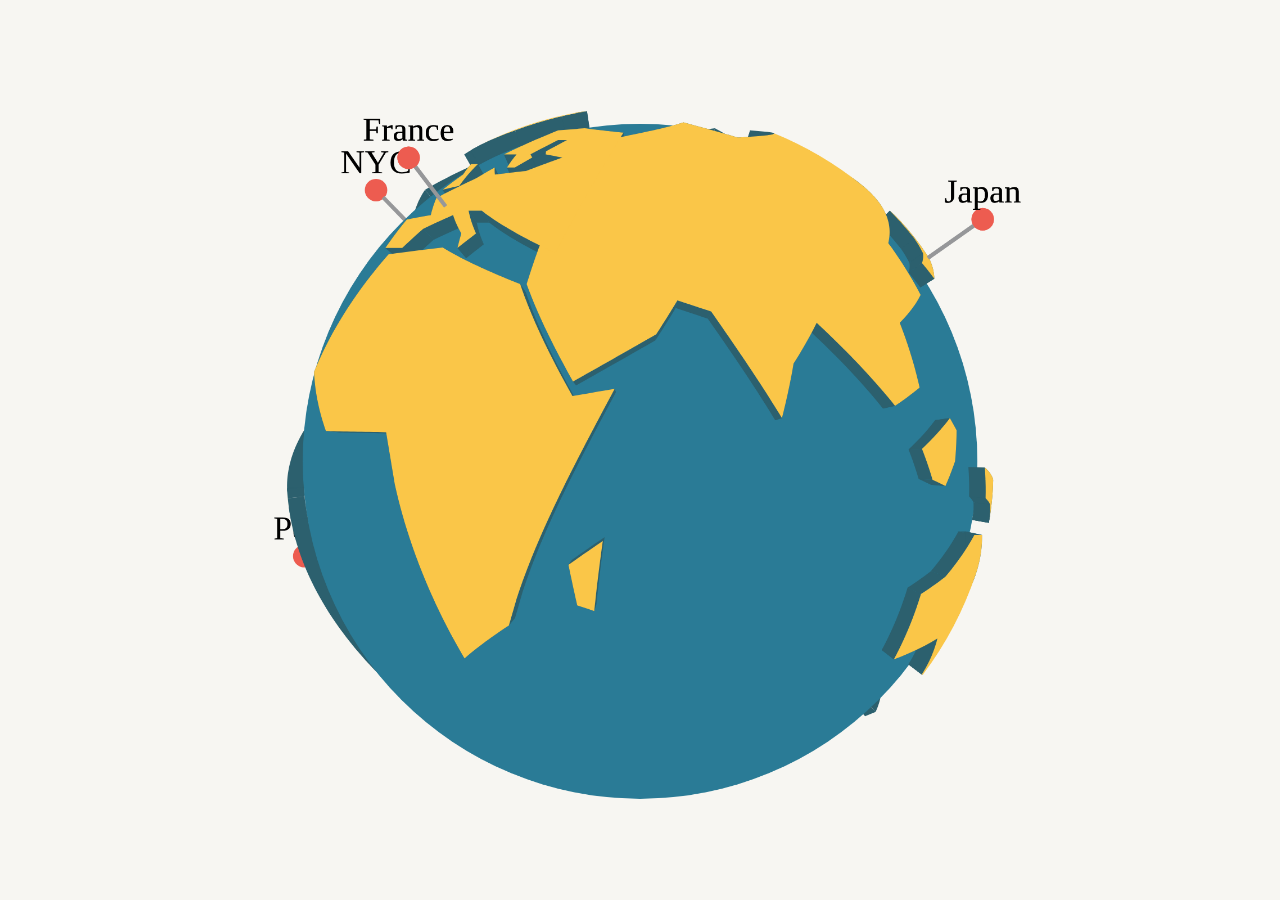
==== index.html @ e66029d2 "Merge pull request #1 from rmoreno162303/AM_Branch" ====
<!DOCTYPE html>
<html lang="en">

<head>
  <meta charset="UTF-8">
  <meta name="viewport" content="width=device-width, initial-scale=1.0">
  <meta http-equiv="X-UA-Compatible" content="ie=edge">
  <link rel="stylesheet" href="./assets/css/style.css" />
  <title>Project 1</title>
</head>

<body>
    <div class="container">
        <canvas class="globe" width="1800" height="1600"></canvas>
    </div>
  <script src="./assets/js/index.js"></script>
</body>

</html>
---- assets/css/style.css ----
body {
  margin: 0;
  background-color: #f7f6f2;
  overflow: hidden;
}

.container {
  display: flex;
  justify-content: center;
  max-height: 100vmin;
  max-width: 100vmin;
  margin: 0 auto;
}

.globe {
  height: 100vmin;
  width: auto;
  cursor: grab;
}

.globe--dragging {
  cursor: grabbing;
}
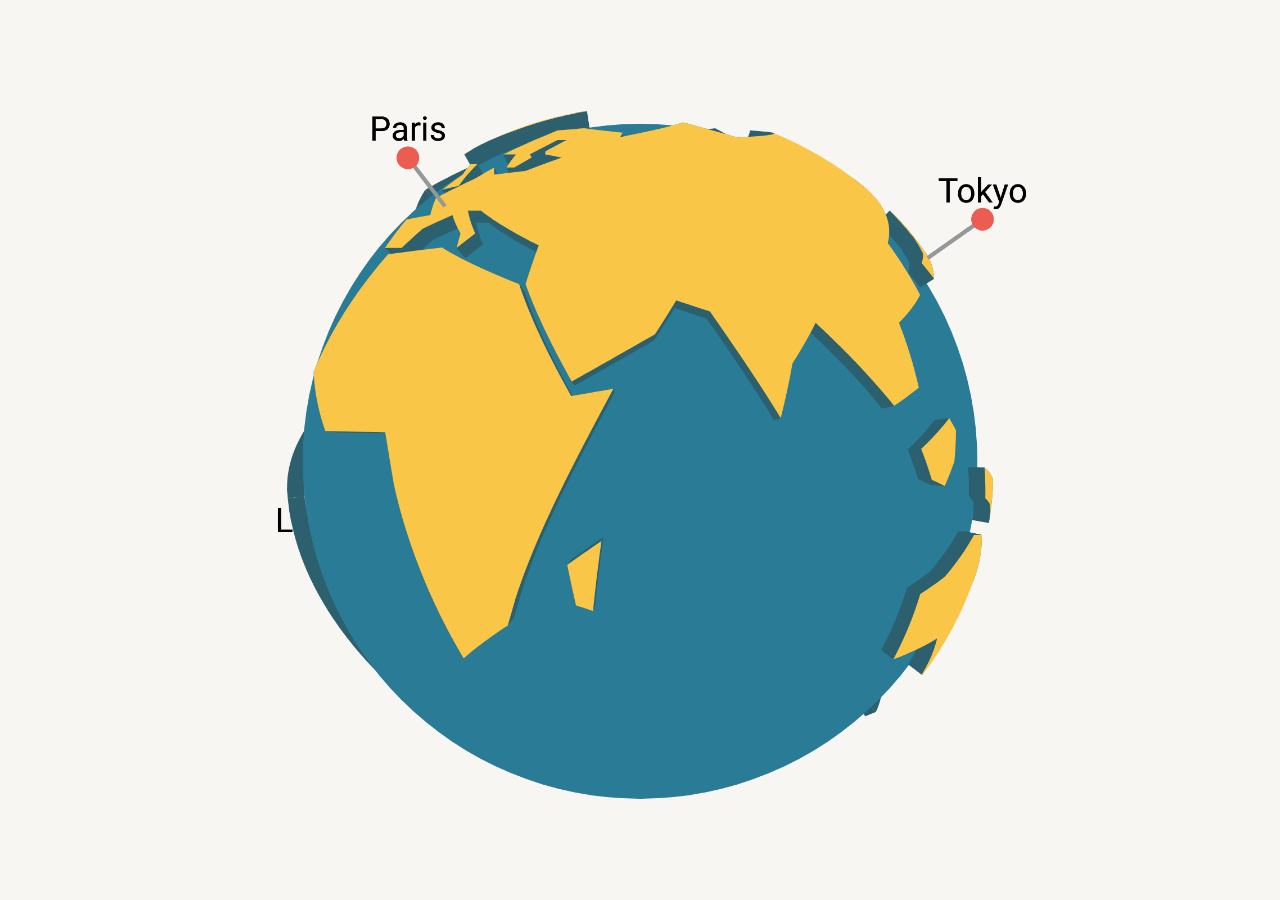
==== commit 0c44cfde: "Swapped all countries to specific cities. Changed google maps, pins, file names, directories, organi" ====
--- a/index.html
+++ b/index.html
@@ -1,19 +1,17 @@
 <!DOCTYPE html>
 <html lang="en">
-
-<head>
-  <meta charset="UTF-8">
-  <meta name="viewport" content="width=device-width, initial-scale=1.0">
-  <meta http-equiv="X-UA-Compatible" content="ie=edge">
-  <link rel="stylesheet" href="./assets/css/style.css" />
-  <title>Project 1</title>
-</head>
-
-<body>
-    <div class="container">
-        <canvas class="globe" width="1800" height="1600"></canvas>
-    </div>
-  <script src="./assets/js/index.js"></script>
-</body>
-
+	<head>
+		<meta charset="UTF-8">
+		<meta name="viewport" content="width=device-width, initial-scale=1.0">
+		<meta http-equiv="X-UA-Compatible" content="ie=edge">
+		<link rel="stylesheet" href="./assets/css/style.css" />
+    <link href="https://fonts.googleapis.com/css2?family=Roboto&display=swap" rel="stylesheet">
+		<title>Project 1</title>
+	</head>
+	<body>
+		<div class="container">
+			<canvas class="globe" width="1800" height="1600"></canvas>
+		</div>
+		<script src="./assets/js/index.js"></script>
+	</body>
 </html>--- a/assets/css/style.css
+++ b/assets/css/style.css
@@ -1,3 +1,7 @@
+* {
+  font-family: 'Roboto', sans-serif;
+}
+
 body {
   margin: 0;
   background-color: #f7f6f2;
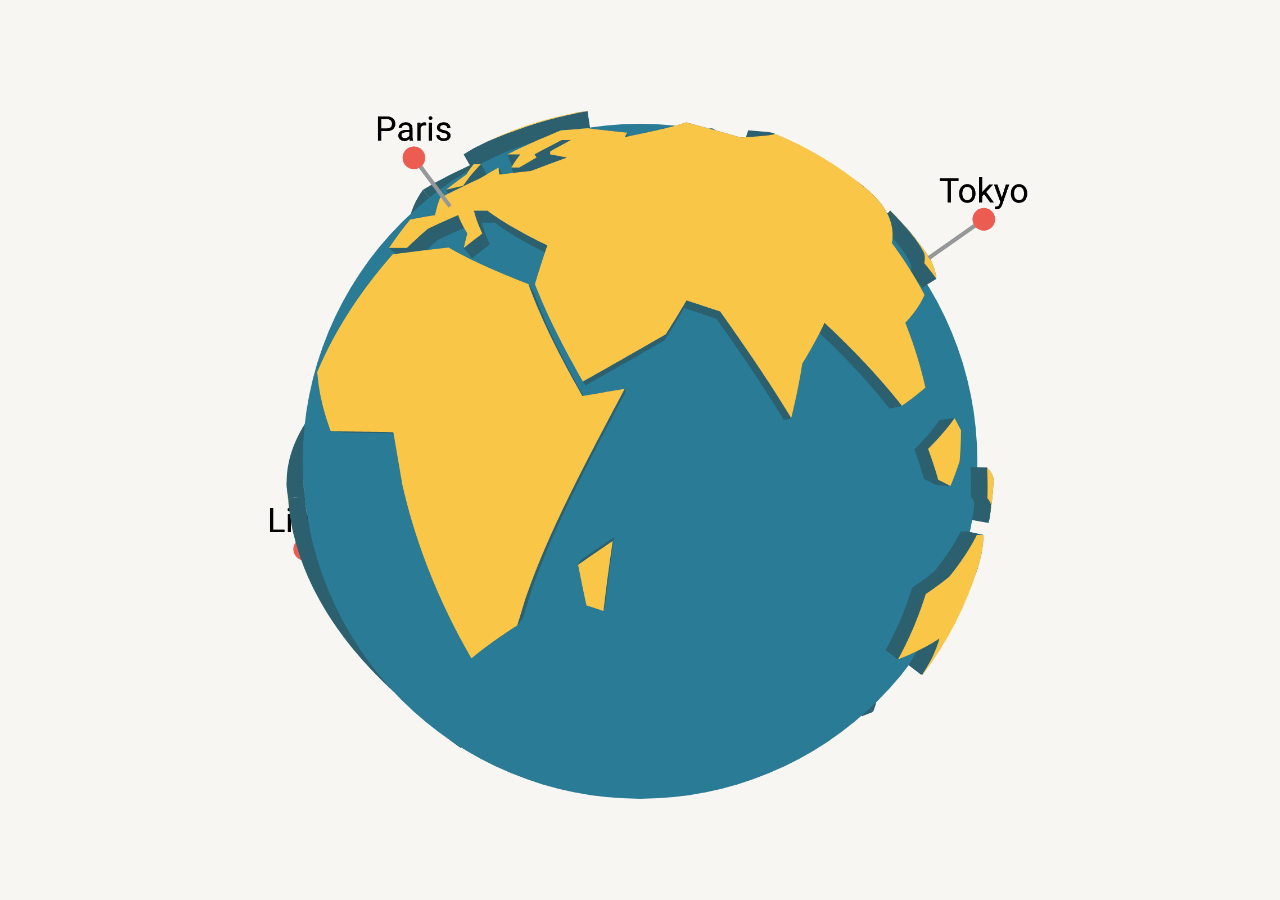
==== commit 6b570713: "Update index.html" ====
--- a/index.html
+++ b/index.html
@@ -6,7 +6,7 @@
 		<meta http-equiv="X-UA-Compatible" content="ie=edge">
 		<link rel="stylesheet" href="./assets/css/style.css" />
     <link href="https://fonts.googleapis.com/css2?family=Roboto&display=swap" rel="stylesheet">
-		<title>Project 1</title>
+		<title>Global Dining</title>
 	</head>
 	<body>
 		<div class="container">
@@ -14,4 +14,4 @@
 		</div>
 		<script src="./assets/js/index.js"></script>
 	</body>
-</html>+</html>
